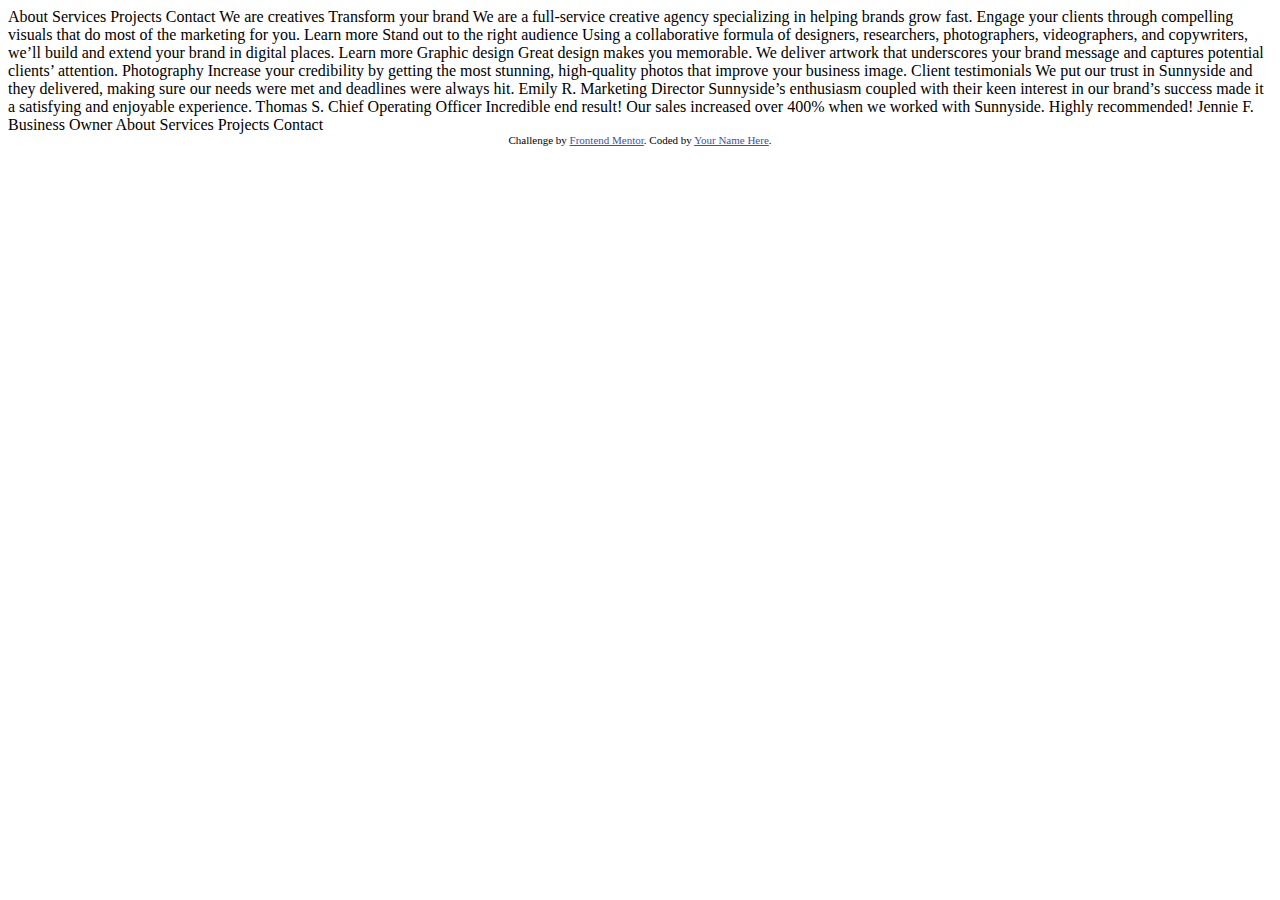
==== index.html @ 564cbab5 "initial commit" ====
<!DOCTYPE html>
<html lang="en">
<head>
  <meta charset="UTF-8">
  <meta name="viewport" content="width=device-width, initial-scale=1.0"> <!-- displays site properly based on user's device -->

  <link rel="icon" type="image/png" sizes="32x32" href="./images/favicon-32x32.png">
  
  <title>Frontend Mentor | Sunnyside agency landing page</title>

  <!-- Feel free to remove these styles or customise in your own stylesheet 👍 -->
  <style>
    .attribution { font-size: 11px; text-align: center; }
    .attribution a { color: hsl(228, 45%, 44%); }
  </style>
</head>
<body>
  About
  Services
  Projects
  Contact

  We are creatives

  Transform your brand

  We are a full-service creative agency specializing in helping brands grow fast. 
  Engage your clients through compelling visuals that do most of the marketing for you.

  Learn more

  Stand out to the right audience

  Using a collaborative formula of designers, researchers, photographers, videographers, and copywriters, we’ll build and extend your brand in digital places. 

  Learn more

  Graphic design
  Great design makes you memorable. We deliver artwork that underscores your brand message and captures potential clients’ attention.

  Photography
  Increase your credibility by getting the most stunning, high-quality photos that improve your business image.

  Client testimonials

  We put our trust in Sunnyside and they delivered, making sure our needs were met and deadlines were always hit.
  Emily R.
  Marketing Director

  Sunnyside’s enthusiasm coupled with their keen interest in our brand’s success made it a satisfying and enjoyable experience.
  Thomas S.
  Chief Operating Officer

  Incredible end result! Our sales increased over 400% when we worked with Sunnyside. Highly recommended!
  Jennie F.
  Business Owner

  About
  Services
  Projects
  Contact

  <div class="attribution">
    Challenge by <a href="https://www.frontendmentor.io?ref=challenge" target="_blank">Frontend Mentor</a>. 
    Coded by <a href="#">Your Name Here</a>.
  </div>
</body>
</html>
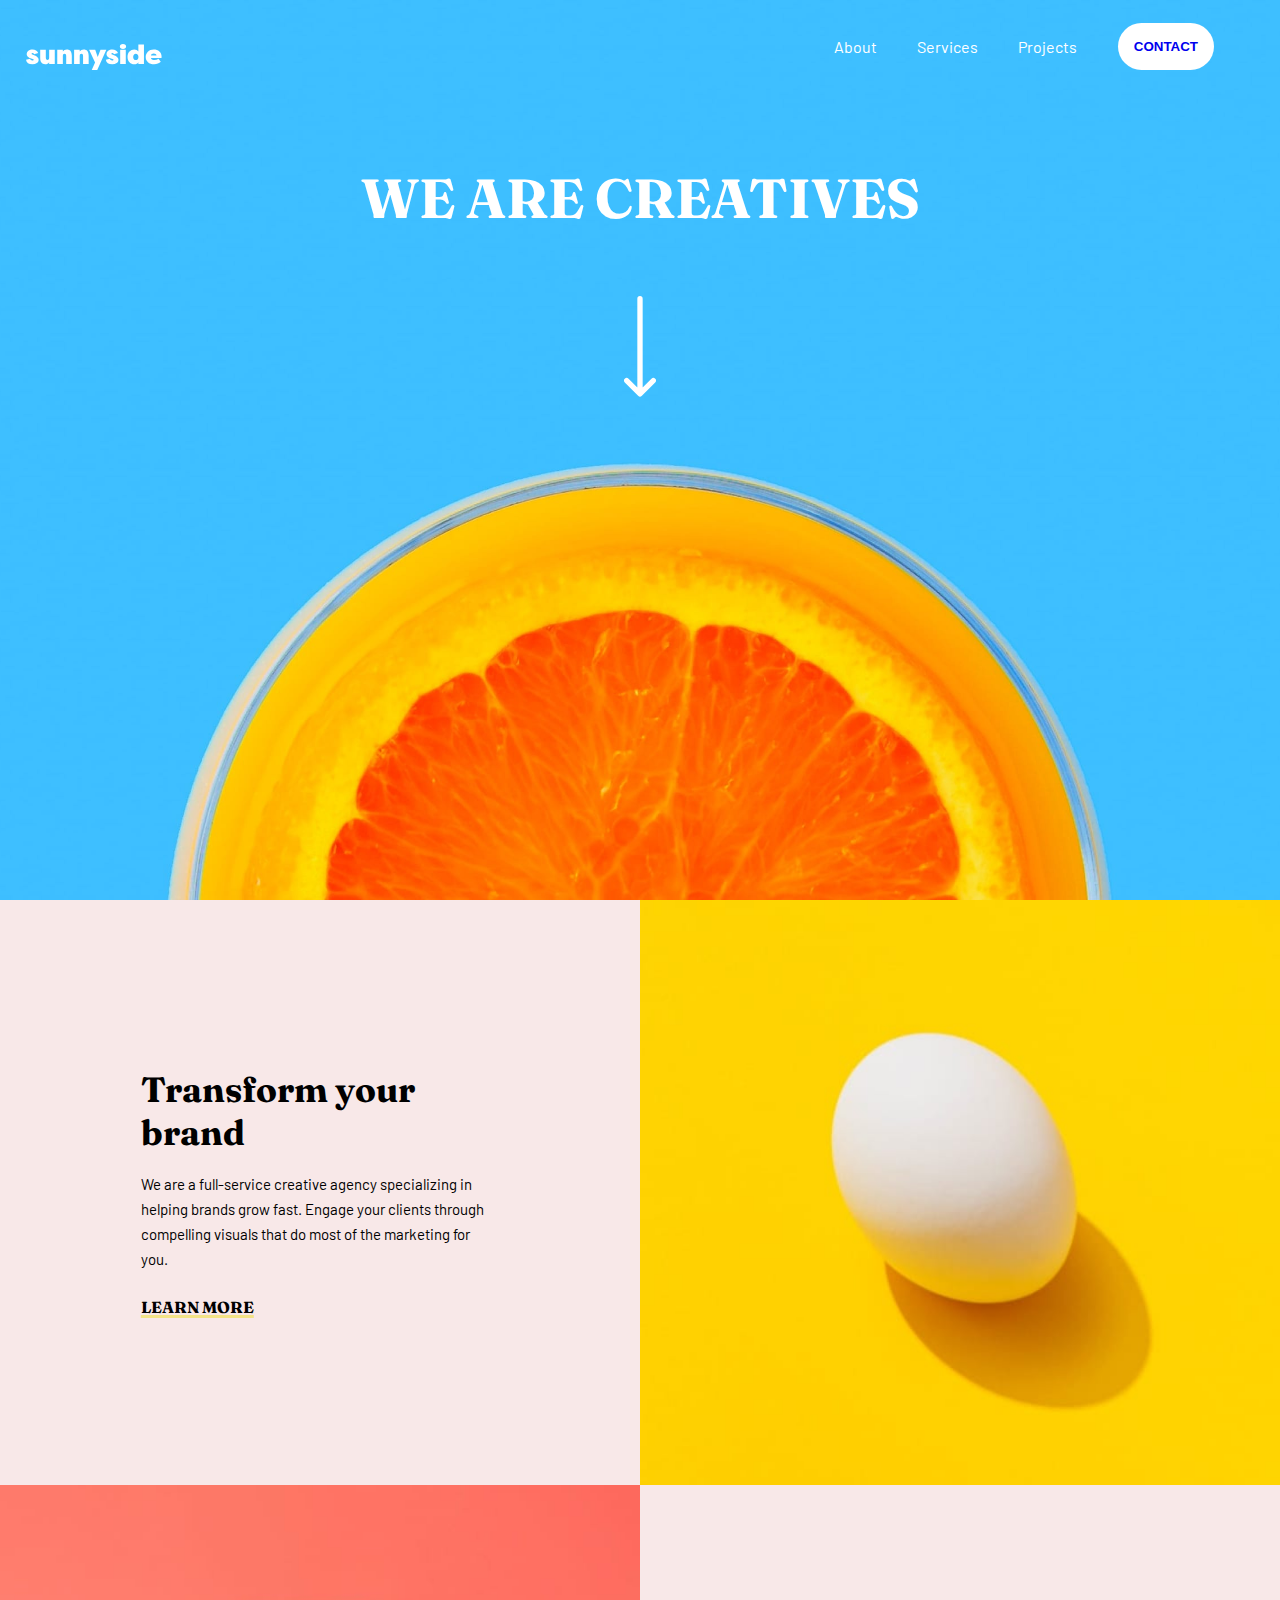
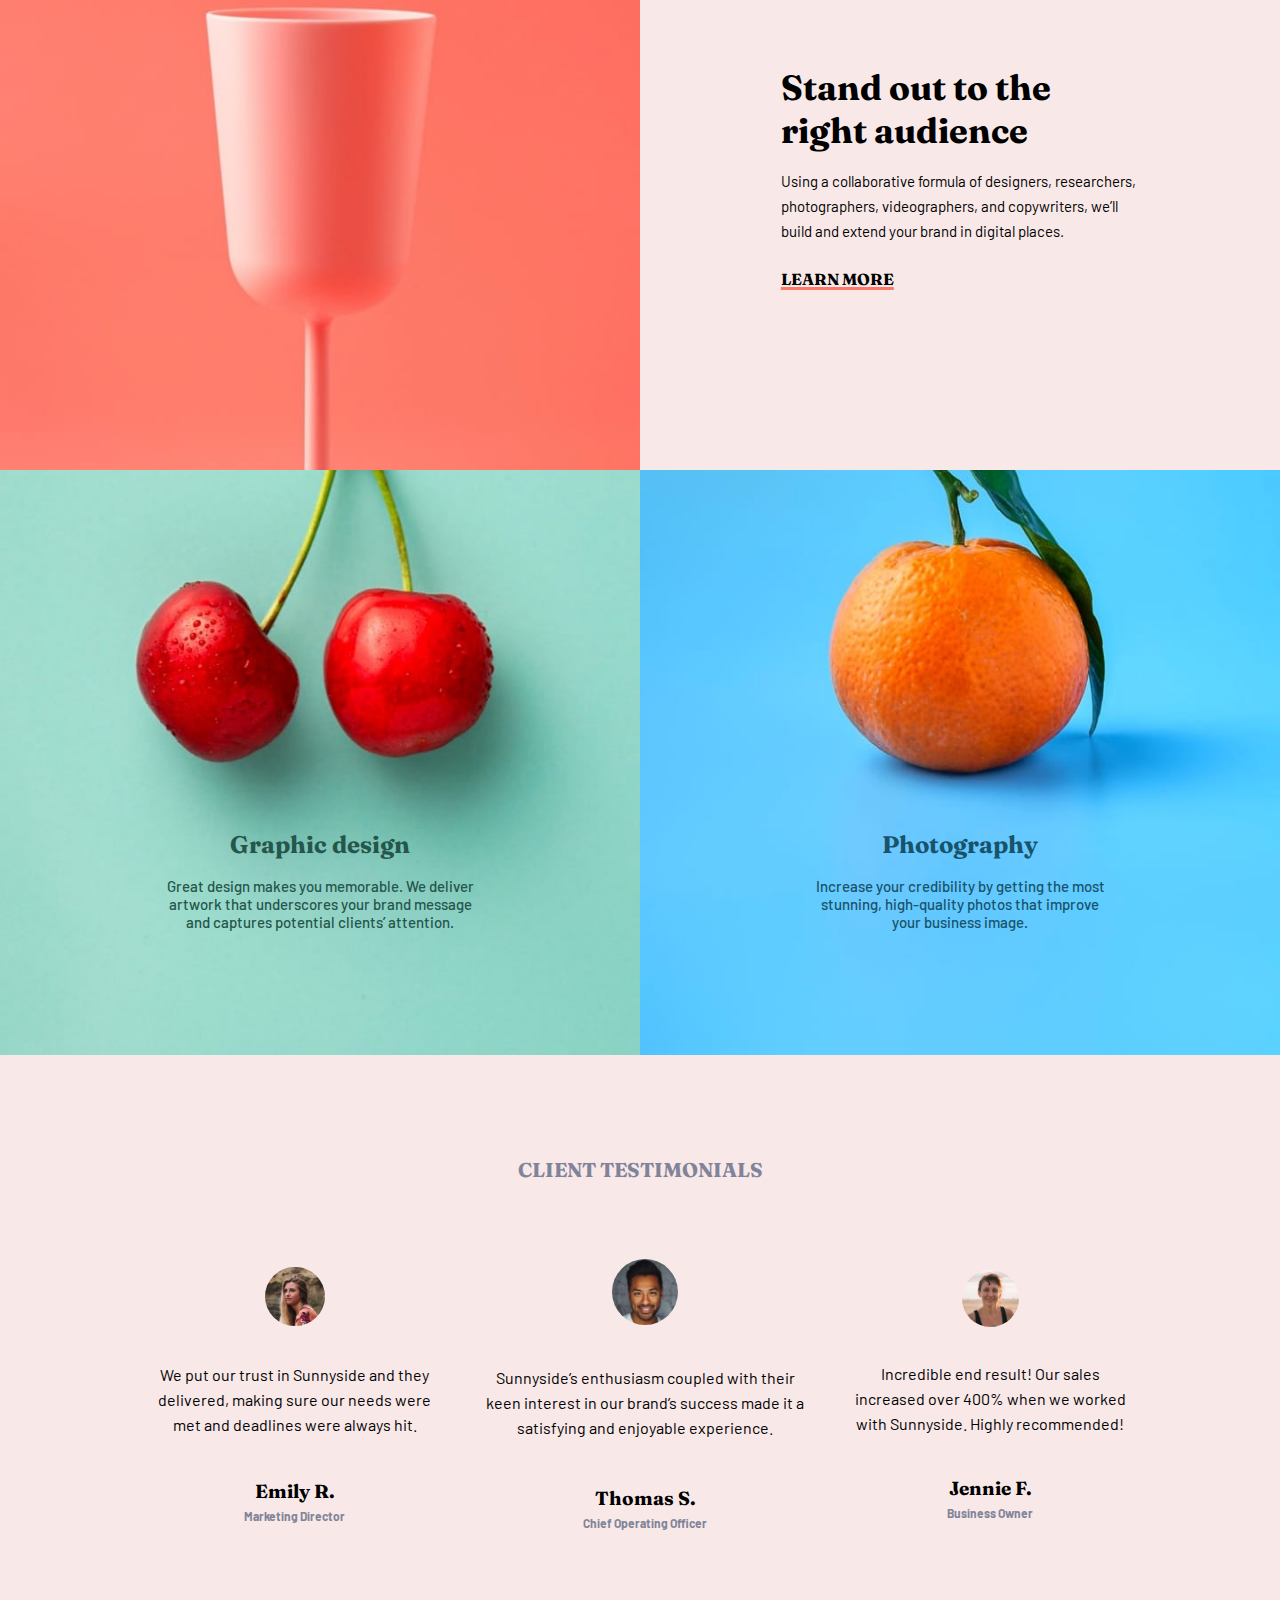
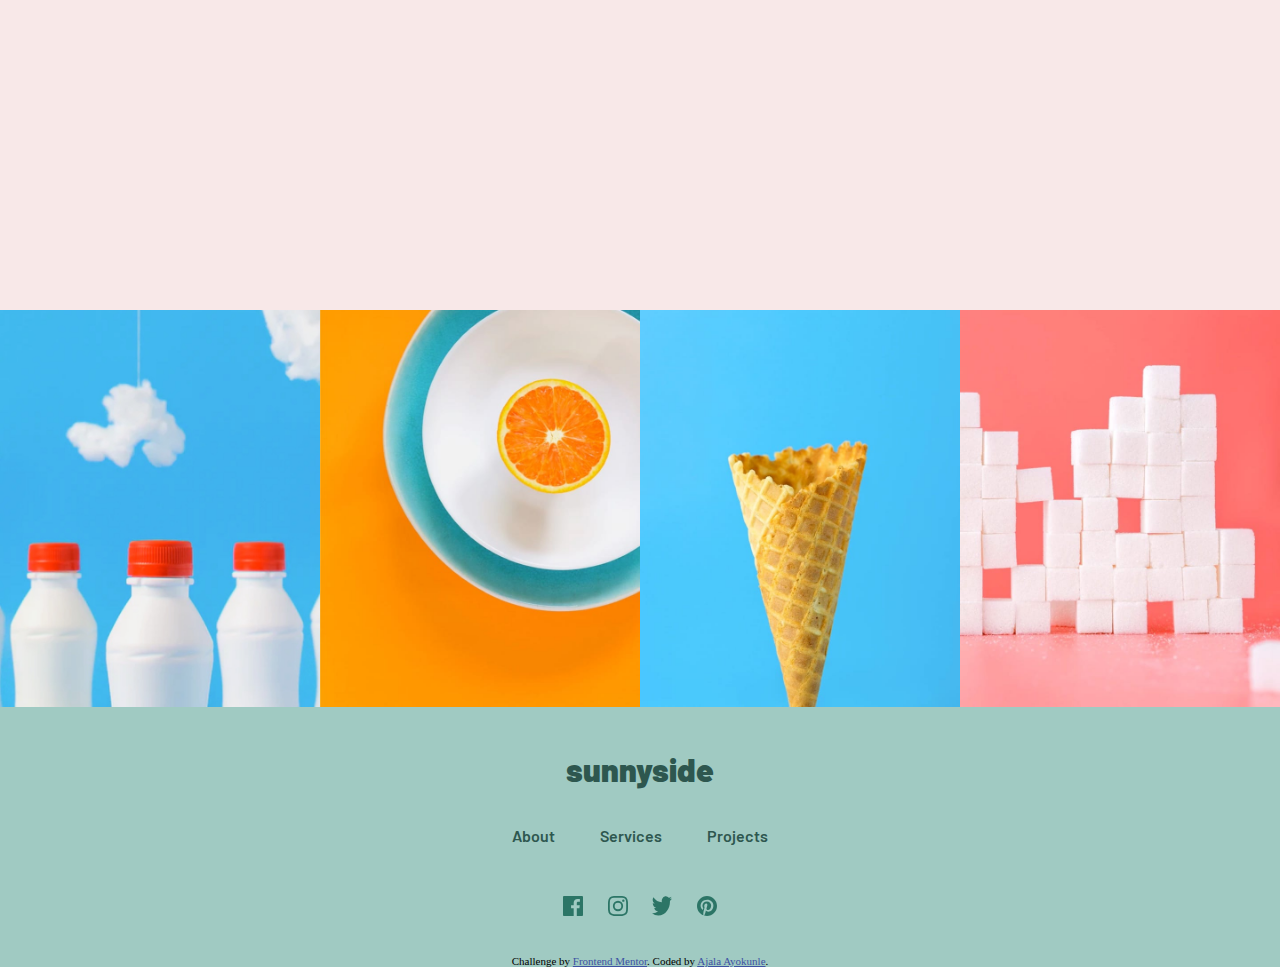
==== commit 87bea3ad: "changed file name" ====
--- a/index.html
+++ b/index.html
@@ -2,67 +2,219 @@
 <html lang="en">
 <head>
   <meta charset="UTF-8">
-  <meta name="viewport" content="width=device-width, initial-scale=1.0"> <!-- displays site properly based on user's device -->
-
+  <meta name="viewport" content="width=device-width, initial-scale=1.0">
+
+  <link rel="preconnect" href="https://fonts.googleapis.com">
+  <link rel="preconnect" href="https://fonts.gstatic.com" crossorigin>
+  
+  <link href="https://fonts.googleapis.com/css2?family=Barlow:ital,wght@0,100;0,200;0,300;0,400;0,500;0,700;0,900;1,100;1,200;1,300;1,400;1,700&display=swap" rel="stylesheet">
+
+  <link rel="stylesheet" href="style.css" >
   <link rel="icon" type="image/png" sizes="32x32" href="./images/favicon-32x32.png">
   
   <title>Frontend Mentor | Sunnyside agency landing page</title>
 
-  <!-- Feel free to remove these styles or customise in your own stylesheet 👍 -->
-  <style>
-    .attribution { font-size: 11px; text-align: center; }
-    .attribution a { color: hsl(228, 45%, 44%); }
-  </style>
+  
+ 
 </head>
 <body>
-  About
-  Services
-  Projects
-  Contact
-
-  We are creatives
-
-  Transform your brand
-
-  We are a full-service creative agency specializing in helping brands grow fast. 
-  Engage your clients through compelling visuals that do most of the marketing for you.
-
-  Learn more
-
-  Stand out to the right audience
-
-  Using a collaborative formula of designers, researchers, photographers, videographers, and copywriters, we’ll build and extend your brand in digital places. 
-
-  Learn more
-
-  Graphic design
-  Great design makes you memorable. We deliver artwork that underscores your brand message and captures potential clients’ attention.
-
-  Photography
-  Increase your credibility by getting the most stunning, high-quality photos that improve your business image.
-
-  Client testimonials
-
+      
+    <section class="top">
+
+        <div class="menu">
+            
+
+            <div class="logo">
+          <img src="images/logo.svg" alt="logo">
+            </div>
+
+         <div class="dropdown">
+            <button class="ham">
+               <img src="images/icon-hamburger.svg" alt="">
+            </button>
+
+           <div class="dropdown_contents">
+             <div class="m"> <a href="#" >About</a> </div>
+             <div class="m"> <a href="#" >Services</a> </div>
+             <div class="m">  <a href="#" >Projects</a> </div>
+              <button class="bord"> <a href="#" >CONTACT</a></button>
+           </div>
+             
+
+         </div> 
+
+
+            <div class="menu-buttons">
+          <div class="mu"> <a href="#" >About</a></div>
+          <div class="mu"> <a href="#" >Services</a></div>
+          <div class="mu"> <a href="#" >Projects</a></div>
+          <button class="border"> <a href="#" >CONTACT</a></button>
+            </div>
+        </div>
+
+        <div class="top-texts">
+            <p> WE ARE CREATIVES</p>
+          </div>
+          
+         <div  class="arrow"> <img src="images/icon-arrow-down.svg" alt=""> </div>
+    </section>
+
+
+    <section class="firstpart">
+       
+            <div class="words">
+              <h2>Transform your brand</h2>
+              <p>We are a full-service creative agency specializing in helping brands grow fast. 
+                Engage your clients through compelling visuals that do most of the marketing for you.
+              </p>
+              <u>LEARN MORE</u>
+            </div>
+            <div class="picture">
+                <img src="images/desktop/image-transform.jpg" alt="">
+            </div>
+     
+    </section>
+
+
+
+    <section class="firstpart1">
+      
+          
+           <div class="picture1">
+               <img src="images/desktop/image-stand-out.jpg" alt="">
+           </div>
+           
+           <div class="words">
+            <h2> Stand out to the right audience</h2>
+            <p>Using a collaborative formula of designers, researchers, photographers, videographers, and copywriters, we’ll build and extend your brand in digital places.
+            </p>
+            <b>LEARN MORE</b>
+          </div>
+      <!-- </div> -->
+   </section>
+    
+
+   <section class="firstpart3">
+   
+        
+         <div class="cherry">
+      
+             <img src="images/desktop/image-graphic-design.jpg" alt="">
+             
+            
+               <div class="ctext">
+                 <h4>Graphic design</h4>
+                 <p>Great design makes you memorable. We deliver artwork that underscores your brand message and captures potential clients’ attention.</p>
+               </div>
+         </div>
+
+        
+         
+         <div class="orange">
+         <img src="images/desktop/image-photography.jpg" alt="">
+
+         <div class="ctext">
+          <h4>Photography</h4>
+          <p>Increase your credibility by getting the most stunning, high-quality photos that improve your business image.</p>
+        </div>
+        </div>
+ 
+ </section>
+  
+<section class="testimonials">
+
+<h4> CLIENT TESTIMONIALS</h4>
+<div class="testimonial_box">
+
+  <div class="t_boxes">
+    <img src="images/image-emily.jpg" alt="">
+
+ <p>
   We put our trust in Sunnyside and they delivered, making sure our needs were met and deadlines were always hit.
-  Emily R.
-  Marketing Director
-
+ </p>
+ <b> Emily R.</b>
+ <h6> Marketing Director</h6>
+
+  </div>
+
+  <div class="t_boxes">
+    <img src="images/image-thomas.jpg" alt="">
+
+ <p>
   Sunnyside’s enthusiasm coupled with their keen interest in our brand’s success made it a satisfying and enjoyable experience.
-  Thomas S.
-  Chief Operating Officer
-
+ </p>
+ <b> Thomas S.</b>
+ <h6> Chief Operating Officer</h6>
+
+  </div>
+
+  <div class="t_boxes">
+    <img src="images/image-jennie.jpg" alt="">
+
+ <p>
   Incredible end result! Our sales increased over 400% when we worked with Sunnyside. Highly recommended!
-  Jennie F.
-  Business Owner
-
-  About
-  Services
-  Projects
-  Contact
+ </p>
+ <b> Jennie F.</b>
+ <h6> Business Owner</h6>
+
+  </div>
+
+  
+
+
+
+
+</div>
+
+</section>
+
+<section class="lastpart">
+<div class="pics">
+    <div class="part1">
+    <div class="imgs">
+      <img src="images/desktop/image-gallery-milkbottles.jpg" alt="">
+    </div>
+    <div class="imgs">
+      <img src="images/desktop/image-gallery-orange.jpg" alt="">
+    </div>
+  </div>
+  <div class="part1">
+    <div class="imgs">
+      <img src="images/desktop/image-gallery-cone.jpg" alt="">
+    </div>
+    <div class="imgs">
+      <img src="images/desktop/image-gallery-sugarcubes.jpg" alt="">
+    </div>
+    </div>
+    
+
+</div>
+
+<div class="end">
+  <h1>sunnyside</h1>
+  <div class="b-menu">
+    <p> About</p>
+    <p> Services</p>
+    <p> Projects</p>
+  </div>
+
+<div class="icons">
+  <img src="images/icon-facebook.svg" alt="">
+  <img src="images/icon-instagram.svg" alt="">
+  <img src="images/icon-twitter.svg" alt="">
+  <img src="images/icon-pinterest.svg" alt="">
+</div>
+
+</div>
+</section>
+
+  
+   
+
 
   <div class="attribution">
     Challenge by <a href="https://www.frontendmentor.io?ref=challenge" target="_blank">Frontend Mentor</a>. 
-    Coded by <a href="#">Your Name Here</a>.
+    Coded by <a href="#">Ajala Ayokunle</a>.
   </div>
 </body>
 </html>--- a/style.css
+++ b/style.css
@@ -0,0 +1,707 @@
+@import url("https://fonts.googleapis.com/css2?family=Fraunces:ital,wght@0,100;0,200;0,300;0,400;0,500;0,800;1,100;1,200;1,300;1,400;1,500;1,800&display=swap");
+* {
+  margin: 0;
+  padding: 0;
+  box-sizing: border-box;
+}
+body {
+  width: 100%;
+  background-color: hsl(169, 28%, 71%);
+}
+.top {
+  background-image: url("images/desktop/image-header.jpg");
+  background-size: cover;
+  background-repeat: no-repeat;
+  display: flex;
+  flex-direction: column;
+  background-position: center;
+
+  height: 100vh;
+}
+.top img {
+  width: 100%;
+}
+
+.menu {
+  width: 100%;
+  display: flex;
+  font-family: "Barlow", sans-serif;
+}
+.logo {
+  padding: 2%;
+  width: 60%;
+}
+.logo img {
+  width: 19%;
+  margin-top: 2.5%;
+}
+.dropdown {
+  display: none;
+}
+.menu-buttons {
+  display: flex;
+  padding: 2%;
+  width: 40%;
+  justify-content: space-evenly;
+}
+.menu-buttons a {
+  text-decoration: none;
+}
+.mu a {
+  color: white;
+}
+.mu {
+  margin-top: 2.5%;
+}
+.top-texts {
+  margin-top: 5.1%;
+  text-align: center;
+  font-size: 55px;
+  font-weight: bolder;
+  color: white;
+  font-family: "Fraunces", serif;
+}
+.arrow {
+  align-self: center;
+  width: 2.5%;
+  margin-top: 5%;
+}
+.border {
+  background-color: white;
+  border-radius: 25px;
+  border-style: none;
+  font-weight: 900;
+  padding: 3.5%;
+  align-self: center;
+  margin-top: -1.2%;
+}
+.border:hover,
+.border a:hover {
+  background-color: hsl(206, 50%, 80%);
+  color: white;
+}
+.border:active,
+.border a:active {
+  background-color: hsl(206, 50%, 80%);
+  color: white;
+}
+
+.firstpart {
+  height: 65vh;
+  display: flex;
+}
+.firstpart1 {
+  height: 65vh;
+  display: flex;
+}
+.firstpart3 {
+  height: 65vh;
+  display: flex;
+}
+/* .container{
+  width: 100%;
+  display: flex;
+} */
+
+.words {
+  background-color: hsl(0, 52%, 94%);
+  width: 50%;
+  display: flex;
+  justify-content: center;
+  /* align-content: center; */
+  flex-direction: column;
+  padding-inline: 11%;
+}
+.words h2 {
+  font-size: 35px;
+  font-family: "Fraunces", serif;
+}
+.words p {
+  padding-top: 5%;
+  padding-bottom: 7%;
+  font-size: 15px;
+  font-family: "Barlow", sans-serif;
+  line-height: 25px;
+}
+.words u {
+  font-weight: bold;
+  font-family: "Fraunces", serif;
+  text-decoration: underline 3px;
+  text-decoration-color: hsl(51, 82%, 74%);
+  cursor: pointer;
+}
+.words u:hover {
+  text-decoration: underline 4px;
+  text-decoration-color: hsl(51, 100%, 49%);
+}
+.words b {
+  font-weight: bold;
+  font-family: "Fraunces", serif;
+  text-decoration: underline 3px;
+  text-decoration-color: hsl(7, 99%, 70%);
+  cursor: pointer;
+}
+.words b:hover {
+  text-decoration: underline 4px;
+  text-decoration-color: hsl(7, 97%, 60%);
+}
+
+.picture {
+  height: 100%;
+  width: 50%;
+  background-color: rgb(255, 214, 0);
+  /* justify-content: center; */
+  /* display: flex; */
+}
+.picture1 {
+  height: 100%;
+  width: 50%;
+  background-color: rgb(254, 109, 98);
+  /* justify-content: center; */
+  /* display: flex; */
+}
+.picture img {
+  /* width: 80%; */
+  width: 100%;
+  height: 100%;
+}
+
+.picture1 img {
+  /* width: 80%; */
+  width: 100%;
+  height: 100%;
+}
+
+.cherry {
+  /* background-color: rgb(158, 220, 205); */
+  height: 100%;
+  width: 50%;
+  /* display: flex; */
+  /* justify-content: center; */
+}
+.cherry .ctext h4,
+.cherry .ctext p {
+  color: hsl(167, 40%, 24%);
+}
+.cherry img {
+  width: 100%;
+  /* width: 80%; */
+  height: 100%;
+}
+.orange {
+  width: 50%;
+}
+.orange .ctext h4,
+.orange .ctext p {
+  color: hsl(198, 62%, 26%);
+}
+
+.orange img {
+  width: 100%;
+  height: 100%;
+}
+.ctext {
+  position: absolute;
+  width: 50%;
+  top: 270%;
+  display: flex;
+  flex-direction: column;
+  padding-inline: 13%;
+  text-align: center;
+  color: hsl(212, 27%, 19%);
+}
+.ctext h4 {
+  padding-bottom: 6%;
+  font-size: 24px;
+  font-family: "Fraunces", serif;
+}
+.ctext p {
+  font-family: "Barlow", sans-serif;
+  font-weight: 500;
+  font-size: 15px;
+}
+
+.testimonials {
+  height: 95vh;
+  background-color: hsl(0, 52%, 94%);
+}
+.testimonials h4 {
+  text-align: center;
+  padding-top: 8%;
+  font-size: 20px;
+  padding-bottom: 1%;
+  font-family: "Fraunces", serif;
+  color: hsl(232, 10%, 55%);
+}
+
+.testimonial_box {
+  padding-inline: 10%;
+  display: flex;
+  flex-direction: row;
+  padding-top: 5%;
+}
+.t_boxes {
+  display: flex;
+  flex-direction: column;
+  justify-content: center;
+  align-items: center;
+  text-align: center;
+  padding-inline: 1.8%;
+}
+.t_boxes img {
+  width: 20%;
+  border-radius: 50px;
+}
+.t_boxes p {
+  padding-top: 12%;
+  padding-bottom: 14%;
+  font-size: 16px;
+  font-family: "Barlow", sans-serif;
+  line-height: 25px;
+}
+.t_boxes b {
+  padding-bottom: 2%;
+  font-size: 19px;
+  font-family: "Fraunces", serif;
+}
+.t_boxes h6 {
+  font-family: "Barlow", sans-serif;
+  font-size: 12px;
+  color: hsl(232, 10%, 55%);
+}
+.lastpart {
+  display: flex;
+  flex-direction: column;
+  background-color: hsl(169, 28%, 71%);
+}
+.part1 {
+  display: flex;
+  width: 50%;
+}
+.part1 .imgs {
+  width: 50%;
+}
+.pics {
+  display: flex;
+  flex-direction: row;
+}
+.imgs {
+  width: 25%;
+}
+.imgs img {
+  width: 100%;
+}
+.end {
+  text-align: center;
+  background-color: hsl(169, 28%, 71%);
+  align-items: center;
+  display: flex;
+  flex-direction: column;
+  font-family: "Barlow", sans-serif;
+  color: hsl(168, 31%, 26%);
+}
+.end h1 {
+  font-weight: 900;
+  padding-top: 3%;
+  padding-bottom: 3%;
+  color: hsl(168, 31%, 26%);
+}
+
+.b-menu {
+  display: flex;
+  justify-content: space-between;
+  width: 20%;
+}
+.b-menu p {
+  font-weight: 600;
+}
+
+.icons {
+  display: flex;
+  justify-content: space-between;
+  width: 12%;
+  padding-top: 4%;
+  padding-bottom: 3%;
+}
+.attribution {
+  font-size: 11px;
+  text-align: center;
+}
+.attribution a {
+  color: hsl(228, 45%, 44%);
+}
+
+@media (max-width: 870px) {
+  .logo img {
+    width: 23%;
+  }
+  .menu-buttons {
+    width: 55%;
+  }
+  .words {
+    padding-inline: 9%;
+  }
+  .words h2 {
+    font-size: 30px;
+  }
+  .ctext {
+    padding-inline: 9%;
+  }
+  .t_boxes p {
+    line-height: 23px;
+    font-size: 14px;
+  }
+  .testimonial_box {
+    padding-inline: 8%;
+  }
+  .t_boxes {
+    padding-inline: 1%;
+  }
+  .b-menu {
+    width: 25%;
+  }
+  .icons {
+    width: 15%;
+  }
+}
+
+/* tablet */
+@media (max-width: 768px) {
+  .logo img {
+    width: 29%;
+  }
+  .menu-buttons {
+    width: 68%;
+    font-size: 14px;
+  }
+  .arrow {
+    width: 4%;
+    margin-top: 9%;
+  }
+  .words p {
+    line-height: 21px;
+  }
+  .testimonial_box {
+    padding-inline: 6%;
+  }
+  .b-menu {
+    width: 29%;
+  }
+  .icons {
+    width: 18%;
+  }
+  .top-texts p {
+    font-size: 48px;
+  }
+}
+
+@media (max-width: 600px) {
+  .logo img {
+    width: 35%;
+  }
+  .menu-buttons {
+    width: 70%;
+    font-size: 14px;
+  }
+  .arrow {
+    margin-top: 13%;
+    width: 5.5%;
+  }
+  .top-texts p {
+    font-size: 45px;
+    padding-top: 2%;
+  }
+  .words h2 {
+    font-size: 27px;
+  }
+  .words p {
+    font-size: 14px;
+  }
+  .ctext {
+    padding-inline: 7%;
+  }
+  .ctext h4 {
+    font-size: 22px;
+  }
+  .ctext p {
+    font-size: 13px;
+  }
+  .t_boxes p {
+    line-height: 20px;
+    padding-top: 15%;
+    font-size: 13px;
+  }
+  .testimonial_box {
+    padding-inline: 5%;
+  }
+  .t_boxes {
+    padding-inline: 0.8%;
+    padding-top: 3%;
+  }
+  .t_boxes img {
+    width: 27%;
+  }
+  .t_boxes b {
+    font-size: 16px;
+  }
+  .t_boxes h6 {
+    font-size: 11px;
+  }
+  .end h1 {
+    font-size: 20px;
+  }
+  .b-menu p {
+    font-size: 15px;
+  }
+  .b-menu {
+    width: 30%;
+  }
+  .icons {
+    width: 20%;
+  }
+  .icons img {
+    width: 14%;
+  }
+}
+
+/* mobiles */
+
+/* large */
+@media (max-width: 450px) {
+  .logo img {
+    width: 38%;
+  }
+  .menu-buttons {
+    display: none;
+  }
+  .dropdown {
+    display: flex;
+    justify-content: space-between;
+    align-items: center;
+    width: 10%;
+    padding-top: 2.5%;
+    padding-right: 4%;
+    overflow: hidden;
+    float: right;
+  }
+  .ham {
+    border: none;
+    outline: none;
+    background: none;
+    margin: 0;
+  }
+  .dropdown_contents {
+    display: none;
+    position: absolute;
+    z-index: 1;
+    top: 12%;
+    left: 13%;
+    background-color: white;
+    padding: 20px 125px;
+
+    text-align: center;
+  }
+  .dropdown_contents a {
+    float: none;
+    color: hsl(167, 40%, 24%);
+    text-decoration: none;
+    display: block;
+  }
+  .m {
+    font-weight: 600;
+    /* color:  hsl(167, 40%, 24%); */
+    font-size: 18px;
+  }
+
+  .dropdown:hover .dropdown_contents {
+    display: flex;
+    flex-direction: column;
+    align-items: center;
+  }
+  .ham img {
+    width: 100%;
+  }
+  .dropdown {
+    display: flex;
+  }
+  .menu {
+    display: flex;
+    justify-content: space-between;
+  }
+  .bord {
+    padding: 25%;
+    margin-top: 35%;
+    border-radius: 25px;
+    font-weight: 800;
+    background-color: hsl(51, 100%, 49%);
+    border-style: none;
+    color: black;
+  }
+  .dropdown_contents .m {
+    padding-top: 50%;
+  }
+  .top-texts {
+    padding-inline: 1%;
+  }
+  .firstpart {
+    flex-direction: column-reverse;
+    height: auto;
+  }
+  .firstpart1 {
+    flex-direction: column;
+    height: auto;
+  }
+  .firstpart3 {
+    flex-direction: column;
+    height: auto;
+  }
+  .words,
+  .picture,
+  .picture1 {
+    width: 100%;
+  }
+  .cherry,
+  .orange {
+    width: 100%;
+  }
+  .orange .ctext {
+    right: 12%;
+    top: 459%;
+    padding-inline: 2%;
+    width: 75%;
+  }
+  .cherry .ctext {
+    right: 12%;
+    top: 390%;
+    padding-inline: 2%;
+    width: 75%;
+  }
+  .words {
+    padding-block: 15%;
+    text-align: center;
+    padding-inline: 8%;
+  }
+  .testimonial_box {
+    flex-direction: column;
+  }
+  .testimonials {
+    height: auto;
+  }
+  .t_boxes {
+    padding-inline: 10.3%;
+  }
+  .t_boxes img {
+    width: 19%;
+  }
+  .t_boxes p {
+    font-size: 15px;
+    padding-bottom: 9%;
+    padding-top: 8%;
+  }
+  .t_boxes h6 {
+    padding-bottom: 10%;
+  }
+  .pics {
+    flex-direction: column;
+  }
+  .part1 {
+    width: 100%;
+  }
+  .end {
+    padding-block: 5%;
+  }
+  .end h1 {
+    padding-bottom: 8%;
+  }
+  .b-menu {
+    padding-bottom: 7%;
+    width: 70%;
+  }
+  .icons img {
+    width: 10%;
+  }
+  .icons {
+    width: 45%;
+  }
+}
+@media (max-width: 425px) {
+  .orange .ctext {
+    top: 440%;
+  }
+  .cherry .ctext {
+    top: 375%;
+  }
+  .arrow{
+    width: 7.5%;
+    margin-top: 10%;
+  }
+}
+
+/* iphone plus */
+
+@media (max-width: 414px) {
+  .orange .ctext {
+    top: 354%;
+  }
+  .cherry .ctext {
+    top: 305%;
+  }
+ 
+}
+
+@media (max-width: 375px) {
+  .logo img {
+    width: 50%;
+  }
+ .dropdown_contents{
+   left: 7%;
+ }
+ /* .orange .ctext {
+  top: 420%;
+}
+.cherry .ctext {
+  top: 359%;
+} */
+
+/* moto g4 and galaxy */
+.orange .ctext {
+  top: 360%;
+}
+.cherry .ctext {
+  top: 315%;
+}
+/* .arrow{
+  width: 8%;
+  margin-top: 15%;
+} */
+
+/* moto g4 and galaxy */
+.arrow{
+  width: 9%;
+  margin-top: 29%;
+}
+}
+@media (max-width: 320px){
+ .dropdown_contents{
+  padding: 20px 100px;
+ }
+ /* .orange .ctext {
+  top: 385%;
+}
+.cherry .ctext {
+  top: 334%;
+} */
+
+/* iphone 5 */
+
+.orange .ctext {
+  top: 370%;
+}
+.cherry .ctext {
+  top: 324%;
+}
+.arrow{
+  width: 10%;
+  margin-top: 20%;
+}
+}
